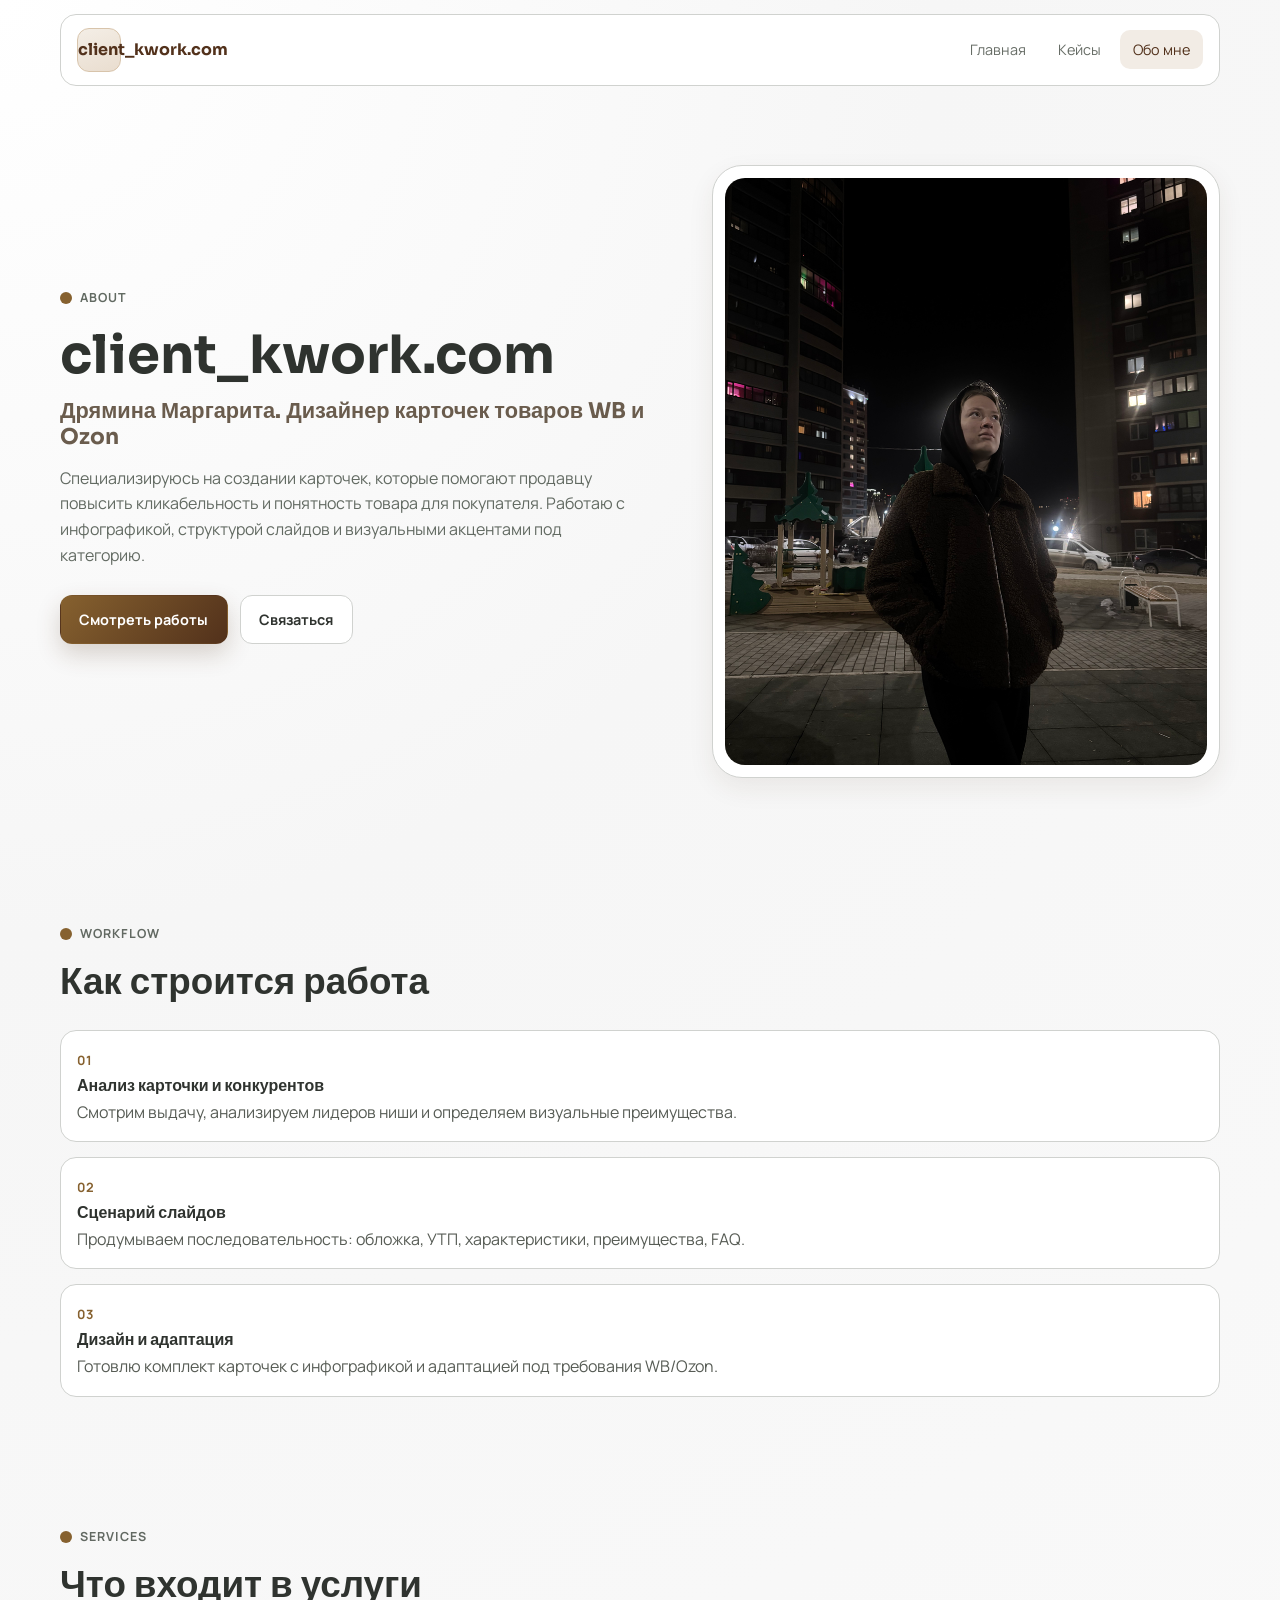
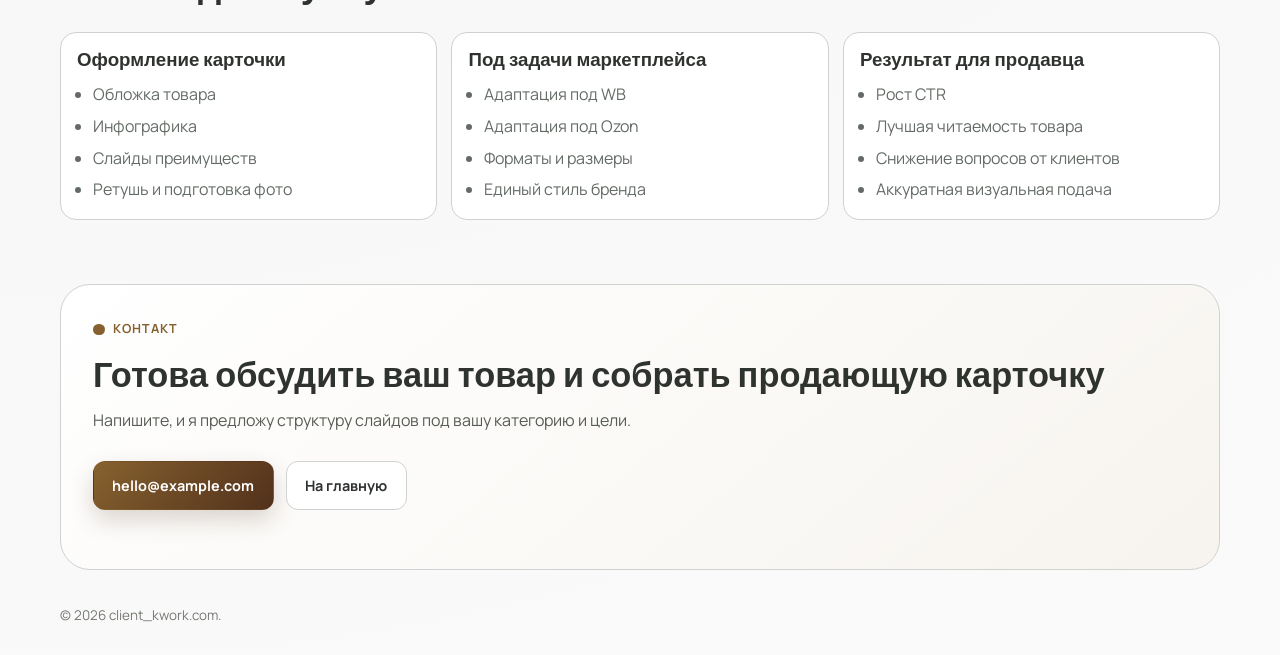
==== about.html @ d93c94f9 "Rename site branding to client_kwork.com" ====
<!doctype html>
<html lang="ru">
  <head>
    <meta charset="UTF-8" />
    <meta name="viewport" content="width=device-width, initial-scale=1.0" />
    <meta
      name="description"
      content="client_kwork.com — обо мне и процессе работы: создание карточек товаров для WB и Ozon."
    />
    <title>client_kwork.com | Обо мне</title>
    <link rel="preconnect" href="https://fonts.googleapis.com" />
    <link rel="preconnect" href="https://fonts.gstatic.com" crossorigin />
    <link
      href="https://fonts.googleapis.com/css2?family=Manrope:wght@400;500;600;700&family=Sora:wght@400;600;700;800&display=swap"
      rel="stylesheet"
    />
    <link rel="stylesheet" href="./styles.css" />
  </head>
  <body class="page-about">
    <header class="site-header">
      <a class="brand" href="./" aria-label="На главную">client_kwork.com</a>
      <button class="nav-toggle" type="button" aria-label="Открыть меню" aria-expanded="false">
        <span></span>
        <span></span>
      </button>
      <nav class="nav-links">
        <a href="./" data-nav="home">Главная</a>
        <a href="./index.html#projects" data-nav="projects">Кейсы</a>
        <a href="./about.html" data-nav="about">Обо мне</a>
      </nav>
    </header>

    <main>
      <section class="about-hero section">
        <div class="about-copy reveal">
          <p class="eyebrow">About</p>
          <h1>client_kwork.com</h1>
          <h2>Дрямина Маргарита. Дизайнер карточек товаров WB и Ozon</h2>
          <p>
            Специализируюсь на создании карточек, которые помогают продавцу повысить кликабельность
            и понятность товара для покупателя. Работаю с инфографикой, структурой слайдов и
            визуальными акцентами под категорию.
          </p>
          <div class="hero-actions">
            <a class="btn btn-primary" href="./index.html#projects">Смотреть работы</a>
            <a class="btn btn-ghost" href="mailto:hello@example.com">Связаться</a>
          </div>
        </div>

        <div class="about-photo reveal">
          <div class="hero-photo-wrap">
            <img src="./assets/banner.png" alt="Дрямина Маргарита" />
          </div>
        </div>
      </section>

      <section class="section reveal">
        <div class="section-head">
          <p class="eyebrow">Workflow</p>
          <h2>Как строится работа</h2>
        </div>

        <div class="timeline">
          <article>
            <span>01</span>
            <h3>Анализ карточки и конкурентов</h3>
            <p>Смотрим выдачу, анализируем лидеров ниши и определяем визуальные преимущества.</p>
          </article>
          <article>
            <span>02</span>
            <h3>Сценарий слайдов</h3>
            <p>Продумываем последовательность: обложка, УТП, характеристики, преимущества, FAQ.</p>
          </article>
          <article>
            <span>03</span>
            <h3>Дизайн и адаптация</h3>
            <p>Готовлю комплект карточек с инфографикой и адаптацией под требования WB/Ozon.</p>
          </article>
        </div>
      </section>

      <section class="section reveal">
        <div class="section-head">
          <p class="eyebrow">Services</p>
          <h2>Что входит в услуги</h2>
        </div>

        <div class="skills-grid">
          <article>
            <h3>Оформление карточки</h3>
            <ul>
              <li>Обложка товара</li>
              <li>Инфографика</li>
              <li>Слайды преимуществ</li>
              <li>Ретушь и подготовка фото</li>
            </ul>
          </article>
          <article>
            <h3>Под задачи маркетплейса</h3>
            <ul>
              <li>Адаптация под WB</li>
              <li>Адаптация под Ozon</li>
              <li>Форматы и размеры</li>
              <li>Единый стиль бренда</li>
            </ul>
          </article>
          <article>
            <h3>Результат для продавца</h3>
            <ul>
              <li>Рост CTR</li>
              <li>Лучшая читаемость товара</li>
              <li>Снижение вопросов от клиентов</li>
              <li>Аккуратная визуальная подача</li>
            </ul>
          </article>
        </div>
      </section>

      <section class="section cta reveal">
        <p class="eyebrow">Контакт</p>
        <h2>Готова обсудить ваш товар и собрать продающую карточку</h2>
        <p>Напишите, и я предложу структуру слайдов под вашу категорию и цели.</p>
        <div class="hero-actions">
          <a class="btn btn-primary" href="mailto:hello@example.com">hello@example.com</a>
          <a class="btn btn-ghost" href="./">На главную</a>
        </div>
      </section>
    </main>

    <footer class="site-footer">
      <p>© 2026 client_kwork.com.</p>
    </footer>

    <script src="./script.js"></script>
  </body>
</html>
---- styles.css ----
:root {
  --bg: #fafafa;
  --surface: #ffffff;
  --surface-soft: #f4f4f3;
  --muted: #d0d2cf;
  --text: #575c55;
  --text-strong: #2f332f;
  --accent: #86612f;
  --accent-dark: #52311b;
  --radius-xl: 30px;
  --radius-lg: 22px;
  --radius-md: 16px;
  --shadow-soft: 0 10px 26px rgba(82, 49, 27, 0.08);
  --shadow-hover: 0 18px 38px rgba(82, 49, 27, 0.16);
  --ease: cubic-bezier(0.22, 1, 0.36, 1);
}

* {
  box-sizing: border-box;
}

html {
  scroll-behavior: smooth;
}

body {
  margin: 0;
  background: radial-gradient(circle at 0% 0%, #ffffff 0%, #f6f6f6 36%, var(--bg) 100%);
  color: var(--text);
  font-family: "Manrope", sans-serif;
  line-height: 1.6;
}

body.modal-open,
body.admin-open {
  overflow: hidden;
}

a {
  color: inherit;
  text-decoration: none;
}

img {
  display: block;
  max-width: 100%;
}

main,
.site-header,
.site-footer {
  width: min(1160px, calc(100% - 2.8rem));
  margin: 0 auto;
}

.section {
  padding: 4rem 0;
}

h1,
h2,
h3,
h4 {
  margin: 0;
  line-height: 1.2;
  font-family: "Sora", sans-serif;
  color: var(--text-strong);
}

p {
  margin: 0;
}

.eyebrow {
  margin-bottom: 1rem;
  display: inline-flex;
  align-items: center;
  gap: 0.5rem;
  text-transform: uppercase;
  letter-spacing: 0.08em;
  font-weight: 700;
  font-size: 0.78rem;
  color: var(--accent);
}

.eyebrow::before {
  content: "";
  width: 0.72rem;
  height: 0.72rem;
  border-radius: 999px;
  background: var(--accent);
}

.site-header {
  position: sticky;
  top: 0.7rem;
  margin-top: 0.85rem;
  padding: 0.82rem 1rem;
  border-radius: 16px;
  border: 1px solid var(--muted);
  background: rgba(255, 255, 255, 0.92);
  backdrop-filter: blur(8px);
  display: flex;
  align-items: center;
  justify-content: space-between;
  gap: 1rem;
  z-index: 30;
}

.brand {
  width: 44px;
  height: 44px;
  border-radius: 12px;
  background: linear-gradient(160deg, #f4eee6, #e9ddcf);
  border: 1px solid #d8c4ab;
  display: grid;
  place-items: center;
  font-family: "Sora", sans-serif;
  font-weight: 700;
  color: var(--accent-dark);
}

.nav-links {
  display: flex;
  align-items: center;
  gap: 0.4rem;
}

.nav-links a {
  padding: 0.5rem 0.8rem;
  border-radius: 10px;
  font-size: 0.9rem;
  color: #676d66;
  transition: color 0.2s ease, background-color 0.2s ease;
}

.nav-links a:hover,
.nav-links a.is-active {
  color: var(--accent-dark);
  background: #f2ece5;
}

.nav-toggle {
  display: none;
  width: 44px;
  height: 44px;
  border-radius: 10px;
  border: 1px solid var(--muted);
  background: #fff;
  position: relative;
  cursor: pointer;
}

.nav-toggle span {
  position: absolute;
  left: 11px;
  width: 20px;
  height: 2px;
  border-radius: 99px;
  background: #615c55;
  transition: transform 0.2s var(--ease);
}

.nav-toggle span:first-child {
  top: 17px;
}

.nav-toggle span:last-child {
  top: 25px;
}

.site-header[data-open="true"] .nav-toggle span:first-child {
  transform: translateY(4px) rotate(45deg);
}

.site-header[data-open="true"] .nav-toggle span:last-child {
  transform: translateY(-4px) rotate(-45deg);
}

.admin-open {
  border: 1px solid #c9b79f;
  background: #f6efe6;
  color: var(--accent-dark);
  border-radius: 11px;
  padding: 0.58rem 0.85rem;
  font-weight: 700;
  font-size: 0.82rem;
  cursor: pointer;
}

.hero,
.about-hero {
  display: grid;
  grid-template-columns: 1.1fr 0.9fr;
  gap: 2rem;
  align-items: center;
  min-height: calc(100vh - 8rem);
}

.hero-copy h1,
.about-copy h1 {
  font-size: clamp(2rem, 5vw, 3.3rem);
}

.hero-copy h2,
.about-copy h2 {
  margin-top: 0.65rem;
  font-size: clamp(1.05rem, 2.3vw, 1.36rem);
  color: #6a5c4d;
}

.hero-description,
.about-copy p {
  margin-top: 1rem;
  max-width: 58ch;
  color: #626a62;
}

.hero-actions {
  margin: 1.7rem 0;
  display: flex;
  align-items: center;
  flex-wrap: wrap;
  gap: 0.75rem;
}

.btn {
  border-radius: 12px;
  border: 1px solid transparent;
  padding: 0.75rem 1.15rem;
  font-size: 0.9rem;
  font-weight: 700;
  cursor: pointer;
  transition: transform 0.2s var(--ease), box-shadow 0.2s var(--ease);
}

.btn:hover {
  transform: translateY(-2px);
}

.btn-primary {
  color: #fff;
  background: linear-gradient(130deg, var(--accent), var(--accent-dark));
  box-shadow: 0 10px 24px rgba(82, 49, 27, 0.2);
}

.btn-ghost {
  background: #fff;
  border-color: var(--muted);
  color: var(--text-strong);
}

.hero-stats {
  margin: 0;
  padding: 0;
  list-style: none;
  display: grid;
  grid-template-columns: repeat(3, minmax(0, 1fr));
  gap: 0.75rem;
}

.hero-stats li {
  border: 1px solid var(--muted);
  border-radius: 14px;
  padding: 0.75rem;
  background: #fff;
}

.hero-stats span {
  display: block;
  font-family: "Sora", sans-serif;
  font-size: 1.2rem;
  color: var(--accent-dark);
}

.hero-stats p {
  font-size: 0.84rem;
  color: #687069;
}

.hero-photo-wrap {
  background: #fff;
  border: 1px solid var(--muted);
  border-radius: var(--radius-xl);
  padding: 0.75rem;
  box-shadow: var(--shadow-soft);
}

.hero-photo-wrap img {
  width: 100%;
  aspect-ratio: 0.82;
  object-fit: cover;
  object-position: center 28%;
  border-radius: calc(var(--radius-xl) - 10px);
  background: #f1efec;
}

.hero-note {
  margin-top: 0.9rem;
  border: 1px solid var(--muted);
  background: #fff;
  border-radius: 14px;
  padding: 0.85rem 0.92rem;
}

.hero-note strong {
  display: block;
  color: var(--text-strong);
  margin-bottom: 0.2rem;
}

.hero-note span {
  font-size: 0.88rem;
  color: #6b6f67;
}

.section-head {
  max-width: 72ch;
  margin-bottom: 1.6rem;
}

.section-head h2 {
  font-size: clamp(1.55rem, 3.8vw, 2.3rem);
  margin-bottom: 0.7rem;
}

.section-head p {
  color: #626962;
}

.projects-grid {
  display: grid;
  grid-template-columns: repeat(auto-fit, minmax(320px, 1fr));
  gap: 1rem;
}

.project-card {
  border: 1px solid var(--muted);
  border-radius: 30px;
  background: #fff;
  padding: 1.1rem;
  display: flex;
  flex-direction: column;
  gap: 1rem;
  cursor: pointer;
  box-shadow: var(--shadow-soft);
  transition: transform 0.25s var(--ease), box-shadow 0.25s var(--ease), border-color 0.25s var(--ease);
}

.project-card:hover,
.project-card:focus-visible {
  transform: translateY(-6px);
  box-shadow: var(--shadow-hover);
  border-color: #baa384;
  outline: none;
}

.project-card header {
  display: flex;
  justify-content: space-between;
  align-items: flex-end;
  gap: 0.6rem;
}

.project-card h3 {
  font-size: clamp(1.45rem, 2.1vw, 2rem);
  color: var(--text-strong);
}

.project-platform {
  font-size: clamp(1.2rem, 1.7vw, 1.7rem);
  letter-spacing: 0.02em;
  color: var(--accent);
  font-weight: 700;
  line-height: 1;
}

.project-short {
  font-size: clamp(1rem, 1.5vw, 1.15rem);
  color: #666d66;
  min-height: 2.2em;
}

.project-cover {
  border: 1px solid var(--muted);
  border-radius: 26px;
  background: #fff;
  overflow: hidden;
  aspect-ratio: 1.28 / 1;
}

.project-cover img {
  width: 100%;
  height: 100%;
  object-fit: cover;
  object-position: center top;
}

.card-open {
  margin-top: auto;
  border: 1px solid #cfb08b;
  background: #f6ede2;
  color: var(--accent-dark);
  border-radius: 18px;
  padding: 0.74rem 0.9rem;
  font-weight: 700;
  font-size: 1.05rem;
  cursor: pointer;
  width: 100%;
}

.card-open:hover {
  background: #f1e4d5;
}

.cta {
  border: 1px solid var(--muted);
  border-radius: var(--radius-xl);
  background: linear-gradient(140deg, #fff, #f7f4ef);
  padding: 2rem;
  margin-bottom: 1.4rem;
}

.cta h2 {
  margin-bottom: 0.7rem;
  font-size: clamp(1.45rem, 3.7vw, 2.15rem);
}

.site-footer {
  padding: 0.8rem 0 1.8rem;
  color: #747a72;
  font-size: 0.84rem;
}

.timeline,
.skills-grid {
  display: grid;
  gap: 0.9rem;
}

.timeline article,
.skills-grid article {
  border: 1px solid var(--muted);
  border-radius: 16px;
  background: #fff;
  padding: 1rem;
}

.timeline span {
  display: inline-block;
  margin-bottom: 0.35rem;
  font-size: 0.8rem;
  letter-spacing: 0.06em;
  text-transform: uppercase;
  color: var(--accent);
  font-weight: 700;
}

.timeline h3 {
  margin-bottom: 0.3rem;
  font-size: 1rem;
}

.skills-grid {
  grid-template-columns: repeat(3, minmax(0, 1fr));
}

.skills-grid h3 {
  margin-bottom: 0.6rem;
  color: var(--text-strong);
}

.skills-grid ul {
  margin: 0;
  padding-left: 1rem;
  color: #646b65;
  display: grid;
  gap: 0.4rem;
}

.modal {
  position: fixed;
  inset: 0;
  display: grid;
  place-items: center;
  opacity: 0;
  pointer-events: none;
  transition: opacity 0.2s ease;
  z-index: 50;
}

.modal.is-open {
  opacity: 1;
  pointer-events: auto;
}

.modal-overlay {
  position: absolute;
  inset: 0;
  background: rgba(38, 33, 29, 0.34);
  backdrop-filter: blur(3px);
}

.modal-panel {
  position: relative;
  width: min(1030px, calc(100% - 1.6rem));
  max-height: min(88vh, 780px);
  overflow: auto;
  border-radius: 24px;
  border: 1px solid #ccb79b;
  background: #fff;
  box-shadow: 0 28px 52px rgba(82, 49, 27, 0.24);
  padding: 1.2rem;
}

.modal-close,
.admin-close {
  position: sticky;
  top: 0;
  float: right;
  width: 34px;
  height: 34px;
  border-radius: 10px;
  background: #fff;
  color: var(--text-strong);
  cursor: pointer;
  z-index: 2;
}

.modal-layout {
  display: grid;
  grid-template-columns: 1.15fr 0.85fr;
  gap: 1rem;
  margin-top: 0.55rem;
}

.modal-media {
  border: 1px solid var(--muted);
  border-radius: 18px;
  background: var(--surface-soft);
  padding: 0.75rem;
  display: grid;
  grid-template-columns: 96px 1fr;
  gap: 0.65rem;
  min-height: 420px;
}

.modal-thumbs {
  display: grid;
  grid-auto-flow: row;
  grid-auto-rows: 86px;
  grid-template-columns: 1fr;
  gap: 0.52rem;
  align-content: start;
  overflow-y: auto;
  overflow-x: hidden;
  padding-right: 0.1rem;
}

.modal-thumb {
  border: 1px solid #c8c9c7;
  border-radius: 10px;
  background: #fff;
  overflow: hidden;
  cursor: pointer;
  padding: 0;
  height: 86px;
}

.modal-thumb img {
  width: 100%;
  height: 100%;
  object-fit: cover;
}

.modal-thumb.is-active {
  border-color: var(--accent);
  box-shadow: 0 0 0 2px rgba(134, 97, 47, 0.2);
}

.modal-main-image-wrap {
  border: 1px solid #c9ccc9;
  border-radius: 14px;
  background: #fff;
  overflow: hidden;
  display: grid;
  place-items: center;
  min-height: 560px;
}

.modal-main-image-wrap img {
  width: 100%;
  height: 100%;
  object-fit: contain;
  background: #fff;
}

.modal-info {
  border: 1px solid var(--muted);
  border-radius: 18px;
  background: #fff;
  padding: 1rem;
  display: flex;
  flex-direction: column;
  gap: 0.8rem;
}

.modal-tag {
  margin: 0;
  font-size: 0.74rem;
  font-weight: 700;
  letter-spacing: 0.08em;
  text-transform: uppercase;
  color: var(--accent);
}

.modal-info h3 {
  font-size: clamp(1.35rem, 2.5vw, 1.9rem);
}

.modal-description {
  color: #636b63;
}

.modal-meta {
  display: grid;
  gap: 0.56rem;
}

.modal-meta article {
  border: 1px solid var(--muted);
  border-radius: 12px;
  background: var(--surface-soft);
  padding: 0.64rem;
}

.modal-meta h4 {
  margin-bottom: 0.2rem;
  font-size: 0.75rem;
  letter-spacing: 0.06em;
  text-transform: uppercase;
  color: var(--accent);
}

.modal-meta p {
  font-size: 0.86rem;
  color: #575d56;
}

.admin-drawer {
  position: fixed;
  inset: 0;
  opacity: 0;
  pointer-events: none;
  transition: opacity 0.2s ease;
  z-index: 60;
}

.admin-drawer.is-open {
  opacity: 1;
  pointer-events: auto;
}

.admin-overlay {
  position: absolute;
  inset: 0;
  background: rgba(30, 26, 21, 0.28);
}

.admin-panel {
  position: absolute;
  top: 0;
  right: 0;
  width: min(560px, 100%);
  height: 100%;
  overflow: auto;
  background: #fff;
  border-left: 1px solid #ccb89d;
  box-shadow: -16px 0 34px rgba(82, 49, 27, 0.18);
  padding: 1rem;
}

.admin-panel h3 {
  margin-top: 0.1rem;
  margin-bottom: 0.35rem;
  font-size: 1.25rem;
}

.admin-hint {
  font-size: 0.83rem;
  color: #6b7169;
  margin-bottom: 1rem;
}

.admin-row,
.admin-grid label,
.admin-block,
.admin-images-controls label {
  display: grid;
  gap: 0.35rem;
  font-size: 0.84rem;
  font-weight: 600;
  color: #555c55;
}

.admin-row {
  margin-bottom: 0.9rem;
}

.admin-grid {
  display: grid;
  grid-template-columns: repeat(2, minmax(0, 1fr));
  gap: 0.7rem;
  margin-bottom: 0.8rem;
}

.metric-edit {
  margin-top: 0.8rem;
}

.admin-actions-top {
  display: flex;
  gap: 0.6rem;
  margin-bottom: 0.9rem;
}

.admin-panel input,
.admin-panel textarea,
.admin-panel select {
  width: 100%;
  border: 1px solid var(--muted);
  border-radius: 10px;
  padding: 0.56rem 0.65rem;
  font: inherit;
  color: #3f463f;
  background: #fff;
}

.admin-inline {
  display: grid;
  grid-template-columns: 1fr auto;
  gap: 0.5rem;
}

.admin-images-controls {
  margin-top: 0.8rem;
  display: grid;
  gap: 0.8rem;
}

.admin-images-list {
  margin-top: 0.8rem;
  display: grid;
  gap: 0.55rem;
}

.admin-image-item {
  display: grid;
  grid-template-columns: 62px 1fr auto;
  align-items: center;
  gap: 0.6rem;
  border: 1px solid var(--muted);
  border-radius: 12px;
  background: var(--surface-soft);
  padding: 0.45rem;
}

.admin-image-item img {
  width: 62px;
  height: 62px;
  object-fit: cover;
  border-radius: 8px;
  border: 1px solid #c9cbc8;
  background: #fff;
}

.admin-image-item code {
  font-size: 0.72rem;
  color: #5e655d;
  word-break: break-all;
}

.admin-remove-image {
  border: 1px solid #caa37b;
  border-radius: 9px;
  background: #f8efe4;
  color: var(--accent-dark);
  padding: 0.35rem 0.6rem;
  font-size: 0.75rem;
  font-weight: 700;
  cursor: pointer;
}

.admin-footer-actions {
  margin-top: 1rem;
  display: flex;
  gap: 0.6rem;
  padding-bottom: 0.9rem;
}

.reveal {
  opacity: 0;
  transform: translateY(22px);
  transition: opacity 0.68s var(--ease), transform 0.68s var(--ease);
}

.reveal.is-visible {
  opacity: 1;
  transform: translateY(0);
}

@media (max-width: 1080px) {
  .hero,
  .about-hero {
    grid-template-columns: 1fr;
    min-height: unset;
  }

  .projects-grid {
    grid-template-columns: repeat(2, minmax(0, 1fr));
  }

  .modal-layout {
    grid-template-columns: 1fr;
  }
}

@media (max-width: 860px) {
  main,
  .site-header,
  .site-footer {
    width: min(1160px, calc(100% - 1.4rem));
  }

  .nav-toggle {
    display: block;
  }

  .nav-links {
    position: absolute;
    top: calc(100% + 0.58rem);
    right: 0;
    width: min(250px, 92vw);
    border: 1px solid var(--muted);
    border-radius: 12px;
    background: rgba(255, 255, 255, 0.98);
    padding: 0.4rem;
    flex-direction: column;
    align-items: stretch;
    opacity: 0;
    transform: translateY(-8px);
    pointer-events: none;
    transition: opacity 0.2s ease, transform 0.2s ease;
  }

  .site-header[data-open="true"] .nav-links {
    opacity: 1;
    transform: translateY(0);
    pointer-events: auto;
  }

  .hero-stats,
  .skills-grid,
  .admin-grid,
  .projects-grid {
    grid-template-columns: 1fr;
  }

  .project-card {
    aspect-ratio: auto;
  }

  .modal-thumbs {
    grid-auto-columns: 72px;
    gap: 0.42rem;
  }

  .modal-thumb {
    height: 72px;
  }

  .modal-main-image-wrap {
    min-height: 280px;
  }

  .admin-open {
    display: none;
  }

  .section {
    padding: 3.25rem 0;
  }
}

@media (max-width: 520px) {
  .hero-copy h1,
  .about-copy h1 {
    font-size: clamp(1.8rem, 9vw, 2.25rem);
  }

  .cta {
    padding: 1.25rem;
  }

  .admin-inline {
    grid-template-columns: 1fr;
  }

  .admin-footer-actions {
    flex-direction: column;
  }
}

@media (prefers-reduced-motion: reduce) {
  *,
  *::before,
  *::after {
    animation: none !important;
    transition: none !important;
    scroll-behavior: auto !important;
  }

  .reveal {
    opacity: 1;
    transform: none;
  }
}
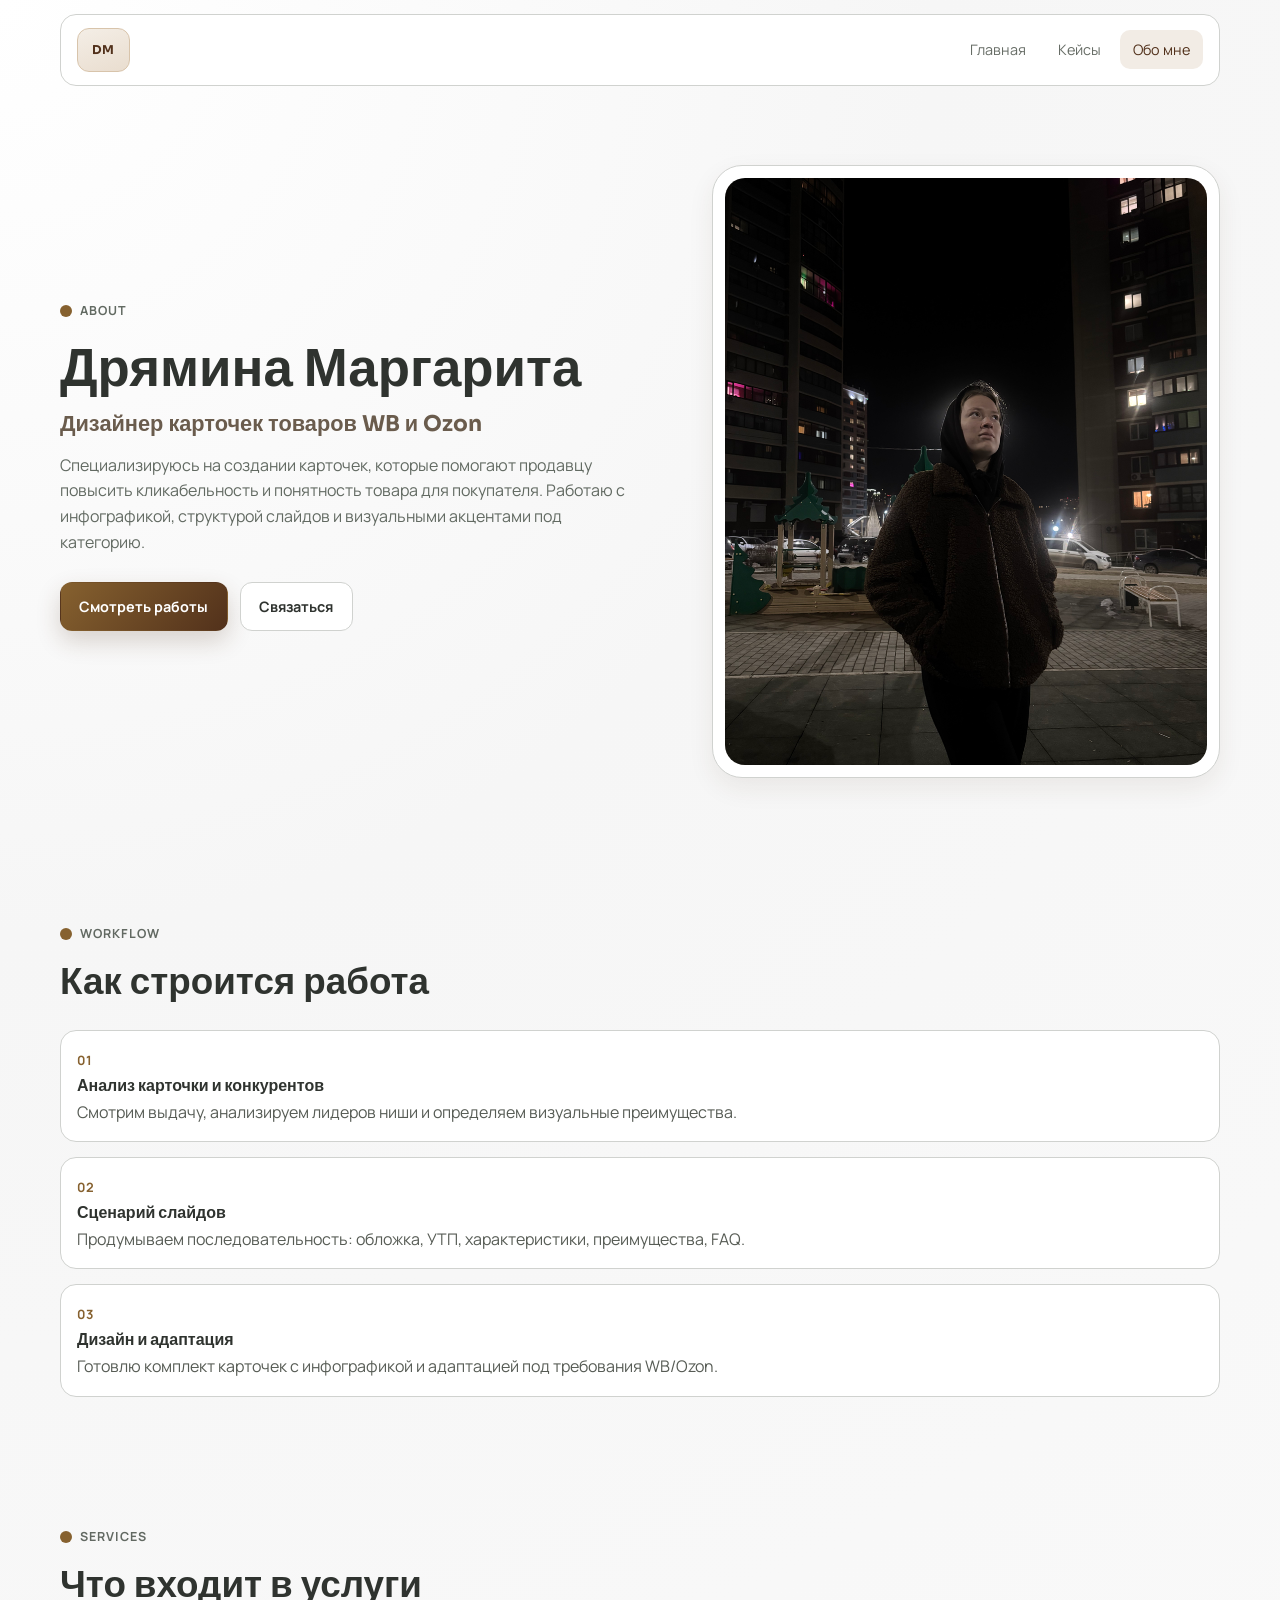
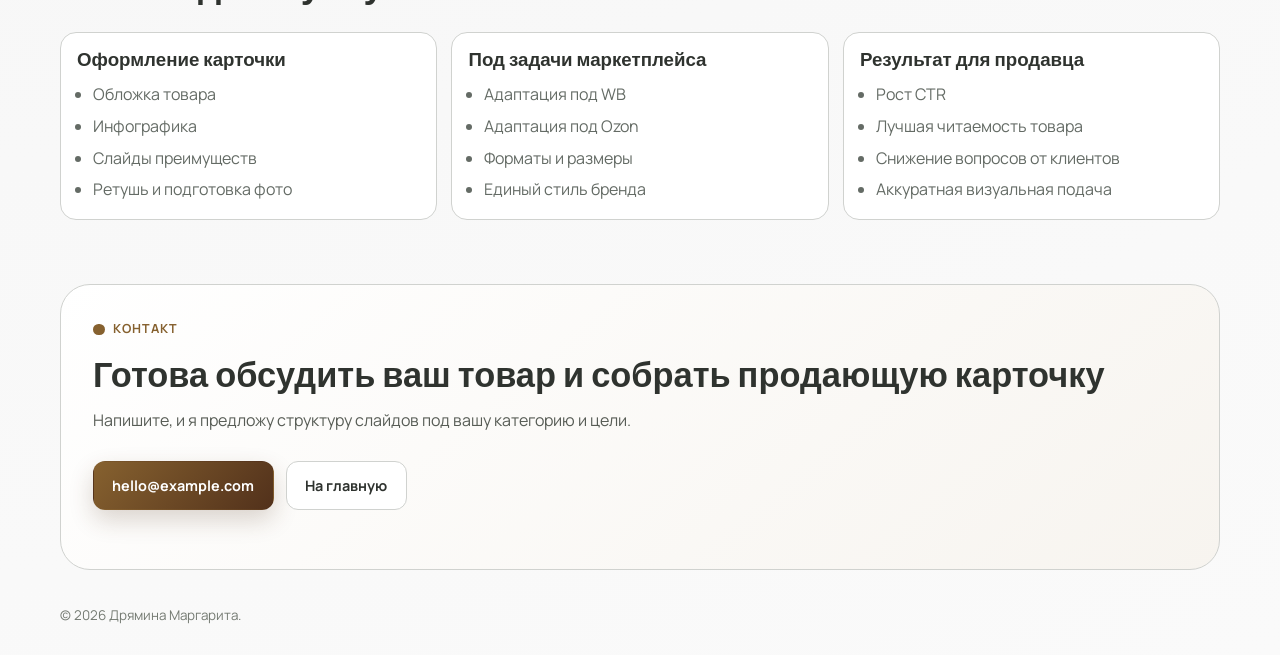
==== commit 915903dd: "Restore original about page branding" ====
--- a/about.html
+++ b/about.html
@@ -5,9 +5,9 @@
     <meta name="viewport" content="width=device-width, initial-scale=1.0" />
     <meta
       name="description"
-      content="client_kwork.com — обо мне и процессе работы: создание карточек товаров для WB и Ozon."
+      content="Обо мне и процессе работы: создание карточек товаров для WB и Ozon."
     />
-    <title>client_kwork.com | Обо мне</title>
+    <title>Обо мне | Дрямина Маргарита</title>
     <link rel="preconnect" href="https://fonts.googleapis.com" />
     <link rel="preconnect" href="https://fonts.gstatic.com" crossorigin />
     <link
@@ -18,7 +18,7 @@
   </head>
   <body class="page-about">
     <header class="site-header">
-      <a class="brand" href="./" aria-label="На главную">client_kwork.com</a>
+      <a class="brand" href="./" aria-label="На главную">DM</a>
       <button class="nav-toggle" type="button" aria-label="Открыть меню" aria-expanded="false">
         <span></span>
         <span></span>
@@ -34,8 +34,8 @@
       <section class="about-hero section">
         <div class="about-copy reveal">
           <p class="eyebrow">About</p>
-          <h1>client_kwork.com</h1>
-          <h2>Дрямина Маргарита. Дизайнер карточек товаров WB и Ozon</h2>
+          <h1>Дрямина Маргарита</h1>
+          <h2>Дизайнер карточек товаров WB и Ozon</h2>
           <p>
             Специализируюсь на создании карточек, которые помогают продавцу повысить кликабельность
             и понятность товара для покупателя. Работаю с инфографикой, структурой слайдов и
@@ -128,7 +128,7 @@
     </main>
 
     <footer class="site-footer">
-      <p>© 2026 client_kwork.com.</p>
+      <p>© 2026 Дрямина Маргарита.</p>
     </footer>
 
     <script src="./script.js"></script>
--- a/styles.css
+++ b/styles.css
@@ -108,15 +108,19 @@
 }
 
 .brand {
-  width: 44px;
-  height: 44px;
+  min-height: 44px;
+  padding: 0 0.9rem;
   border-radius: 12px;
   background: linear-gradient(160deg, #f4eee6, #e9ddcf);
   border: 1px solid #d8c4ab;
-  display: grid;
-  place-items: center;
+  display: inline-flex;
+  align-items: center;
+  justify-content: center;
   font-family: "Sora", sans-serif;
   font-weight: 700;
+  font-size: 0.76rem;
+  line-height: 1;
+  white-space: nowrap;
   color: var(--accent-dark);
 }
 
@@ -890,6 +894,11 @@
   .section {
     padding: 3.25rem 0;
   }
+
+  .brand {
+    padding: 0 0.72rem;
+    font-size: 0.67rem;
+  }
 }
 
 @media (max-width: 520px) {
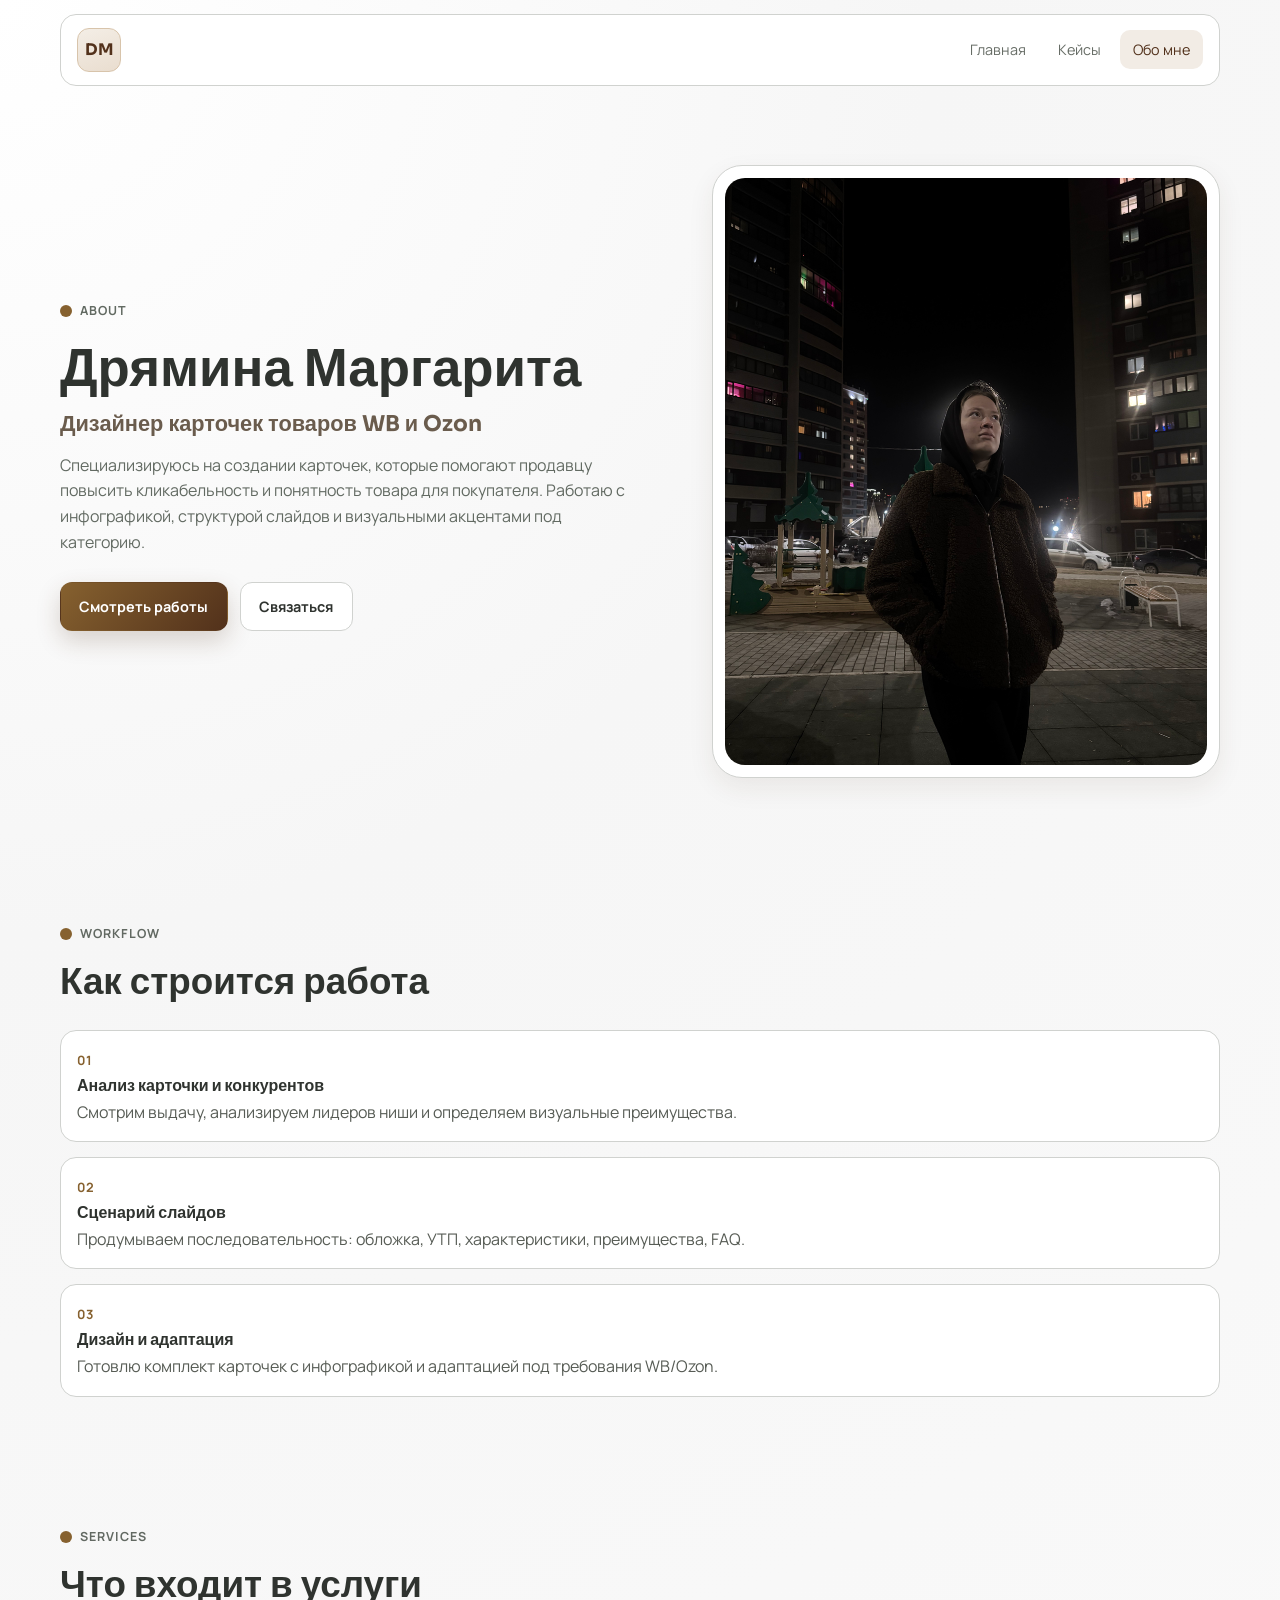
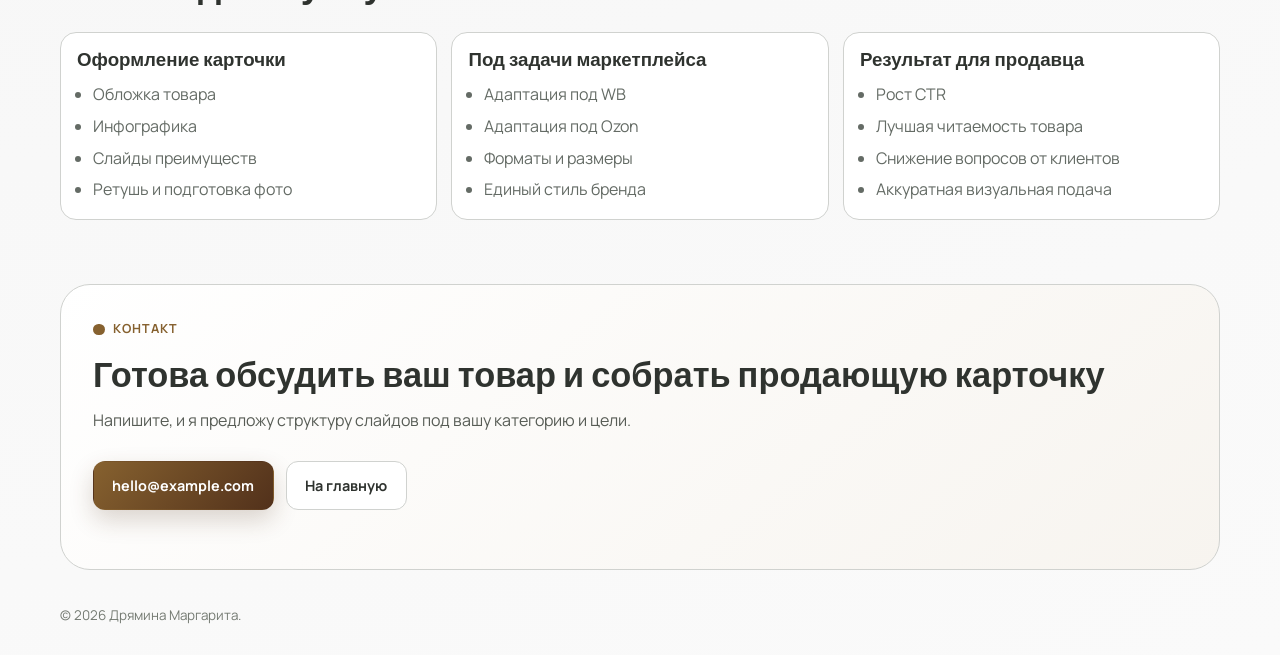
==== commit 0b4a0d77: "Bust CSS cache for updated badge styles" ====
--- a/about.html
+++ b/about.html
@@ -14,7 +14,7 @@
       href="https://fonts.googleapis.com/css2?family=Manrope:wght@400;500;600;700&family=Sora:wght@400;600;700;800&display=swap"
       rel="stylesheet"
     />
-    <link rel="stylesheet" href="./styles.css" />
+    <link rel="stylesheet" href="./styles.css?v=20260425-011604" />
   </head>
   <body class="page-about">
     <header class="site-header">
--- a/styles.css
+++ b/styles.css
@@ -108,19 +108,15 @@
 }
 
 .brand {
-  min-height: 44px;
-  padding: 0 0.9rem;
+  width: 44px;
+  height: 44px;
   border-radius: 12px;
   background: linear-gradient(160deg, #f4eee6, #e9ddcf);
   border: 1px solid #d8c4ab;
-  display: inline-flex;
-  align-items: center;
-  justify-content: center;
+  display: grid;
+  place-items: center;
   font-family: "Sora", sans-serif;
   font-weight: 700;
-  font-size: 0.76rem;
-  line-height: 1;
-  white-space: nowrap;
   color: var(--accent-dark);
 }
 
@@ -343,6 +339,7 @@
   border-radius: 30px;
   background: #fff;
   padding: 1.1rem;
+  position: relative;
   display: flex;
   flex-direction: column;
   gap: 1rem;
@@ -360,23 +357,26 @@
 }
 
 .project-card header {
-  display: flex;
-  justify-content: space-between;
-  align-items: flex-end;
-  gap: 0.6rem;
+  display: grid;
+  grid-template-columns: minmax(0, 1fr) auto;
+  align-items: start;
+  gap: 0.7rem;
 }
 
 .project-card h3 {
   font-size: clamp(1.45rem, 2.1vw, 2rem);
   color: var(--text-strong);
+  min-width: 0;
 }
 
 .project-platform {
-  font-size: clamp(1.2rem, 1.7vw, 1.7rem);
+  font-size: clamp(1.3rem, 1.9vw, 1.8rem);
   letter-spacing: 0.02em;
   color: var(--accent);
   font-weight: 700;
   line-height: 1;
+  white-space: nowrap;
+  margin-top: 0.18rem;
 }
 
 .project-short {
@@ -386,6 +386,7 @@
 }
 
 .project-cover {
+  position: relative;
   border: 1px solid var(--muted);
   border-radius: 26px;
   background: #fff;
@@ -398,6 +399,31 @@
   height: 100%;
   object-fit: cover;
   object-position: center top;
+}
+
+.project-cover::after {
+  content: "wb";
+  position: absolute;
+  top: 0.78rem;
+  right: 0.78rem;
+  z-index: 2;
+  min-width: clamp(3.2rem, 9vw, 4.2rem);
+  min-height: clamp(1.9rem, 4.5vw, 2.4rem);
+  padding: 0.28rem 0.55rem;
+  border: 1.5px solid #ddb07b;
+  border-radius: 0.7rem;
+  background: rgba(255, 255, 255, 0.98);
+  box-shadow: 0 6px 14px rgba(82, 49, 27, 0.12);
+  display: grid;
+  place-items: center;
+  font-family: "Sora", sans-serif;
+  font-size: clamp(0.78rem, 1.6vw, 1.1rem);
+  font-weight: 700;
+  line-height: 1;
+  letter-spacing: 0.01em;
+  color: var(--accent);
+  text-transform: lowercase;
+  pointer-events: none;
 }
 
 .card-open {
@@ -894,11 +920,6 @@
   .section {
     padding: 3.25rem 0;
   }
-
-  .brand {
-    padding: 0 0.72rem;
-    font-size: 0.67rem;
-  }
 }
 
 @media (max-width: 520px) {
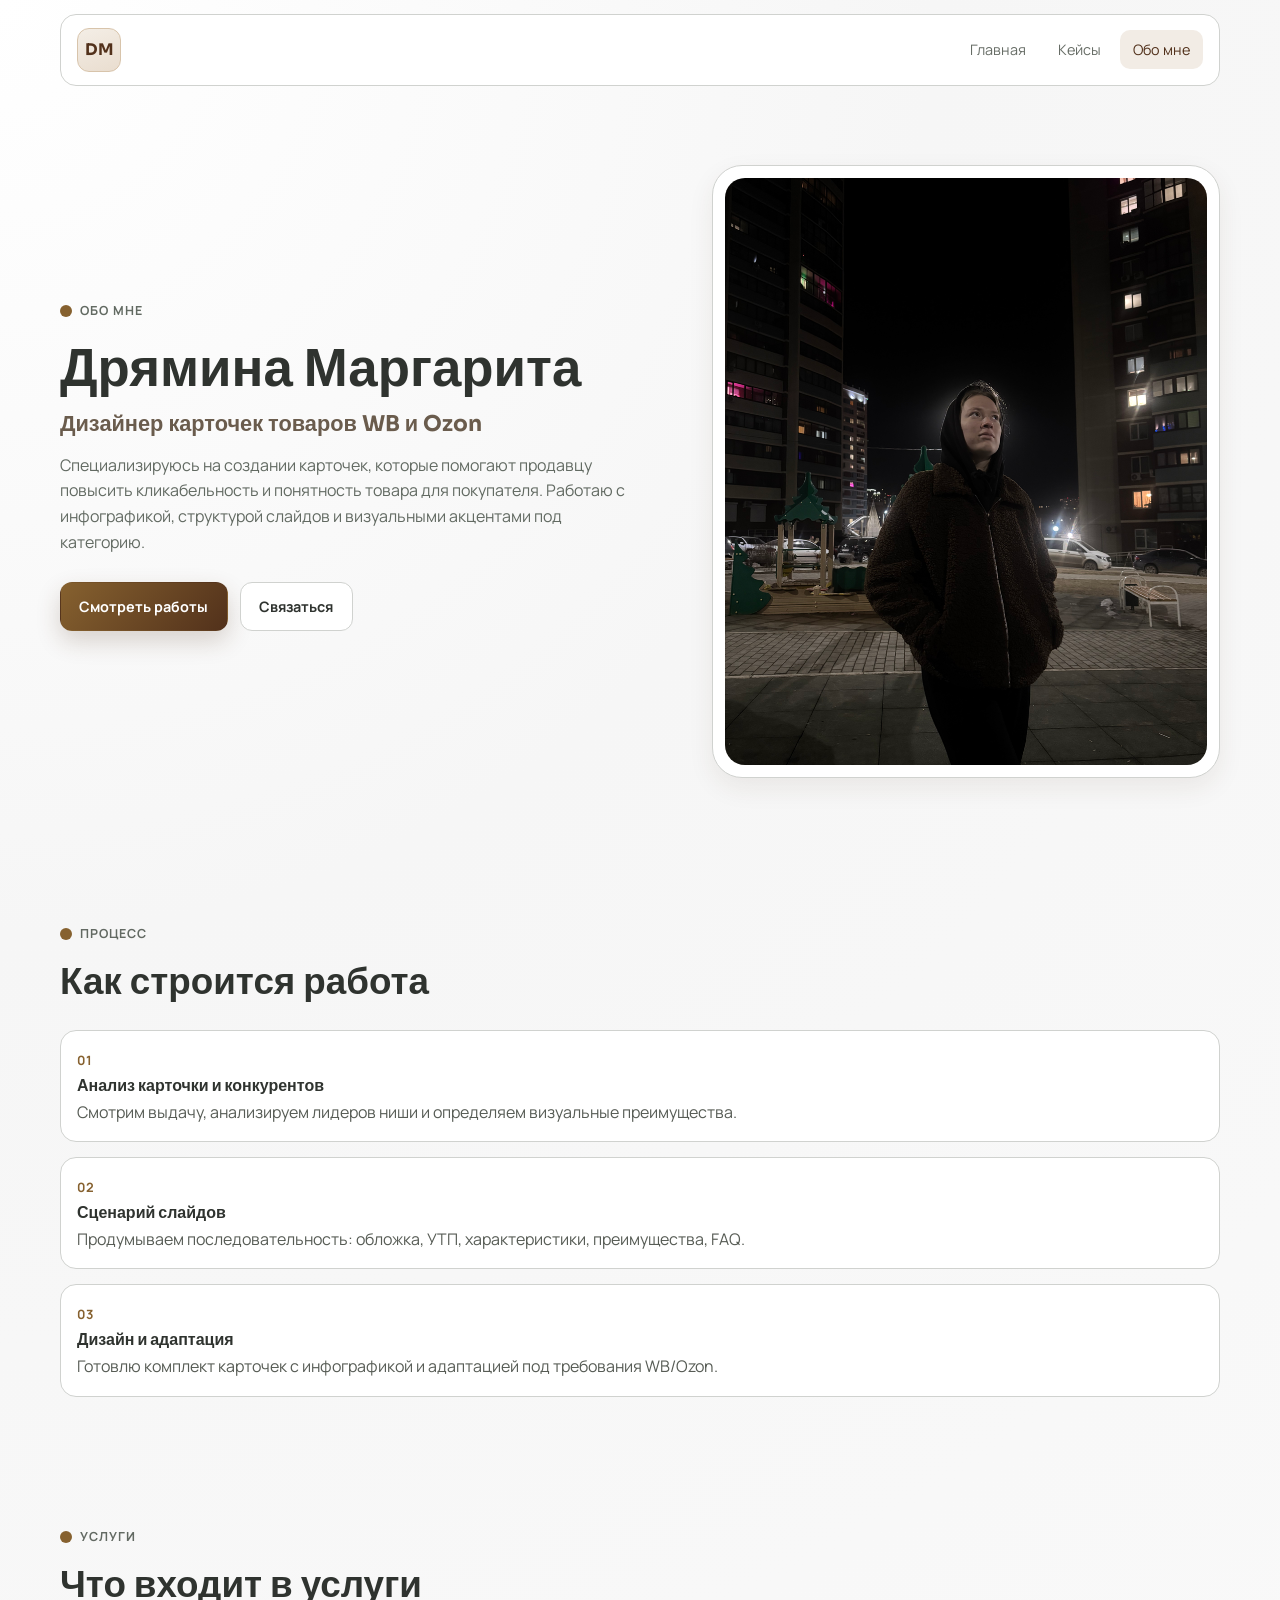
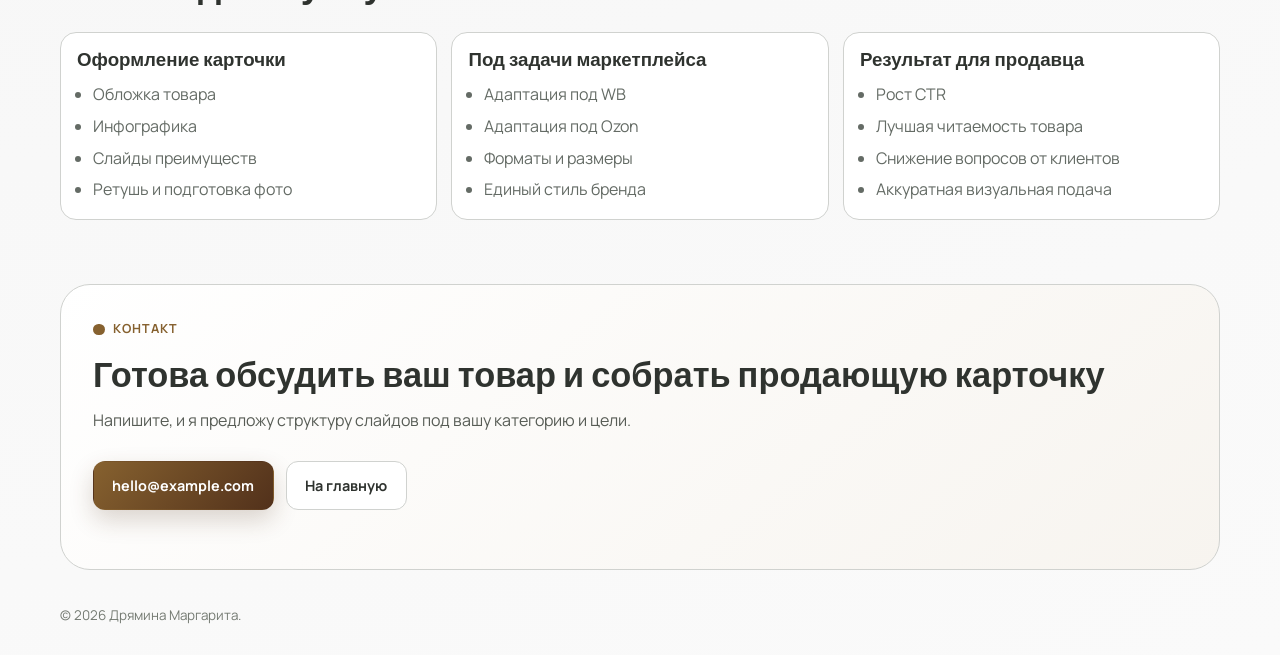
==== commit 85765ee5: "Translate section labels to Russian" ====
--- a/about.html
+++ b/about.html
@@ -14,7 +14,7 @@
       href="https://fonts.googleapis.com/css2?family=Manrope:wght@400;500;600;700&family=Sora:wght@400;600;700;800&display=swap"
       rel="stylesheet"
     />
-    <link rel="stylesheet" href="./styles.css?v=20260425-011604" />
+    <link rel="stylesheet" href="./styles.css?v=20260425-015943" />
   </head>
   <body class="page-about">
     <header class="site-header">
@@ -33,7 +33,7 @@
     <main>
       <section class="about-hero section">
         <div class="about-copy reveal">
-          <p class="eyebrow">About</p>
+          <p class="eyebrow">Обо мне</p>
           <h1>Дрямина Маргарита</h1>
           <h2>Дизайнер карточек товаров WB и Ozon</h2>
           <p>
@@ -56,7 +56,7 @@
 
       <section class="section reveal">
         <div class="section-head">
-          <p class="eyebrow">Workflow</p>
+          <p class="eyebrow">Процесс</p>
           <h2>Как строится работа</h2>
         </div>
 
@@ -81,7 +81,7 @@
 
       <section class="section reveal">
         <div class="section-head">
-          <p class="eyebrow">Services</p>
+          <p class="eyebrow">Услуги</p>
           <h2>Что входит в услуги</h2>
         </div>
 
@@ -131,6 +131,6 @@
       <p>© 2026 Дрямина Маргарита.</p>
     </footer>
 
-    <script src="./script.js"></script>
+    <script src="./script.js?v=20260425-015943"></script>
   </body>
 </html>
--- a/styles.css
+++ b/styles.css
@@ -31,8 +31,7 @@
   line-height: 1.6;
 }
 
-body.modal-open,
-body.admin-open {
+body.modal-open {
   overflow: hidden;
 }
 
@@ -177,17 +176,6 @@
   transform: translateY(-4px) rotate(-45deg);
 }
 
-.admin-open {
-  border: 1px solid #c9b79f;
-  background: #f6efe6;
-  color: var(--accent-dark);
-  border-radius: 11px;
-  padding: 0.58rem 0.85rem;
-  font-weight: 700;
-  font-size: 0.82rem;
-  cursor: pointer;
-}
-
 .hero,
 .about-hero {
   display: grid;
@@ -357,16 +345,17 @@
 }
 
 .project-card header {
-  display: grid;
-  grid-template-columns: minmax(0, 1fr) auto;
-  align-items: start;
-  gap: 0.7rem;
+  display: block;
 }
 
 .project-card h3 {
   font-size: clamp(1.45rem, 2.1vw, 2rem);
   color: var(--text-strong);
   min-width: 0;
+}
+
+.project-card .project-platform {
+  display: none;
 }
 
 .project-platform {
@@ -404,20 +393,20 @@
 .project-cover::after {
   content: "wb";
   position: absolute;
-  top: 0.78rem;
-  right: 0.78rem;
+  top: 0.68rem;
+  right: 0.68rem;
   z-index: 2;
-  min-width: clamp(3.2rem, 9vw, 4.2rem);
-  min-height: clamp(1.9rem, 4.5vw, 2.4rem);
-  padding: 0.28rem 0.55rem;
+  width: 4.5rem;
+  height: 2.7rem;
+  padding: 0;
   border: 1.5px solid #ddb07b;
-  border-radius: 0.7rem;
+  border-radius: 0.9rem;
   background: rgba(255, 255, 255, 0.98);
-  box-shadow: 0 6px 14px rgba(82, 49, 27, 0.12);
+  box-shadow: 0 4px 10px rgba(82, 49, 27, 0.1);
   display: grid;
   place-items: center;
   font-family: "Sora", sans-serif;
-  font-size: clamp(0.78rem, 1.6vw, 1.1rem);
+  font-size: 0.86rem;
   font-weight: 700;
   line-height: 1;
   letter-spacing: 0.01em;
@@ -543,8 +532,7 @@
   padding: 1.2rem;
 }
 
-.modal-close,
-.admin-close {
+.modal-close {
   position: sticky;
   top: 0;
   float: right;
@@ -675,157 +663,6 @@
 .modal-meta p {
   font-size: 0.86rem;
   color: #575d56;
-}
-
-.admin-drawer {
-  position: fixed;
-  inset: 0;
-  opacity: 0;
-  pointer-events: none;
-  transition: opacity 0.2s ease;
-  z-index: 60;
-}
-
-.admin-drawer.is-open {
-  opacity: 1;
-  pointer-events: auto;
-}
-
-.admin-overlay {
-  position: absolute;
-  inset: 0;
-  background: rgba(30, 26, 21, 0.28);
-}
-
-.admin-panel {
-  position: absolute;
-  top: 0;
-  right: 0;
-  width: min(560px, 100%);
-  height: 100%;
-  overflow: auto;
-  background: #fff;
-  border-left: 1px solid #ccb89d;
-  box-shadow: -16px 0 34px rgba(82, 49, 27, 0.18);
-  padding: 1rem;
-}
-
-.admin-panel h3 {
-  margin-top: 0.1rem;
-  margin-bottom: 0.35rem;
-  font-size: 1.25rem;
-}
-
-.admin-hint {
-  font-size: 0.83rem;
-  color: #6b7169;
-  margin-bottom: 1rem;
-}
-
-.admin-row,
-.admin-grid label,
-.admin-block,
-.admin-images-controls label {
-  display: grid;
-  gap: 0.35rem;
-  font-size: 0.84rem;
-  font-weight: 600;
-  color: #555c55;
-}
-
-.admin-row {
-  margin-bottom: 0.9rem;
-}
-
-.admin-grid {
-  display: grid;
-  grid-template-columns: repeat(2, minmax(0, 1fr));
-  gap: 0.7rem;
-  margin-bottom: 0.8rem;
-}
-
-.metric-edit {
-  margin-top: 0.8rem;
-}
-
-.admin-actions-top {
-  display: flex;
-  gap: 0.6rem;
-  margin-bottom: 0.9rem;
-}
-
-.admin-panel input,
-.admin-panel textarea,
-.admin-panel select {
-  width: 100%;
-  border: 1px solid var(--muted);
-  border-radius: 10px;
-  padding: 0.56rem 0.65rem;
-  font: inherit;
-  color: #3f463f;
-  background: #fff;
-}
-
-.admin-inline {
-  display: grid;
-  grid-template-columns: 1fr auto;
-  gap: 0.5rem;
-}
-
-.admin-images-controls {
-  margin-top: 0.8rem;
-  display: grid;
-  gap: 0.8rem;
-}
-
-.admin-images-list {
-  margin-top: 0.8rem;
-  display: grid;
-  gap: 0.55rem;
-}
-
-.admin-image-item {
-  display: grid;
-  grid-template-columns: 62px 1fr auto;
-  align-items: center;
-  gap: 0.6rem;
-  border: 1px solid var(--muted);
-  border-radius: 12px;
-  background: var(--surface-soft);
-  padding: 0.45rem;
-}
-
-.admin-image-item img {
-  width: 62px;
-  height: 62px;
-  object-fit: cover;
-  border-radius: 8px;
-  border: 1px solid #c9cbc8;
-  background: #fff;
-}
-
-.admin-image-item code {
-  font-size: 0.72rem;
-  color: #5e655d;
-  word-break: break-all;
-}
-
-.admin-remove-image {
-  border: 1px solid #caa37b;
-  border-radius: 9px;
-  background: #f8efe4;
-  color: var(--accent-dark);
-  padding: 0.35rem 0.6rem;
-  font-size: 0.75rem;
-  font-weight: 700;
-  cursor: pointer;
-}
-
-.admin-footer-actions {
-  margin-top: 1rem;
-  display: flex;
-  gap: 0.6rem;
-  padding-bottom: 0.9rem;
 }
 
 .reveal {
@@ -891,7 +728,6 @@
 
   .hero-stats,
   .skills-grid,
-  .admin-grid,
   .projects-grid {
     grid-template-columns: 1fr;
   }
@@ -911,10 +747,6 @@
 
   .modal-main-image-wrap {
     min-height: 280px;
-  }
-
-  .admin-open {
-    display: none;
   }
 
   .section {
@@ -932,13 +764,6 @@
     padding: 1.25rem;
   }
 
-  .admin-inline {
-    grid-template-columns: 1fr;
-  }
-
-  .admin-footer-actions {
-    flex-direction: column;
-  }
 }
 
 @media (prefers-reduced-motion: reduce) {
